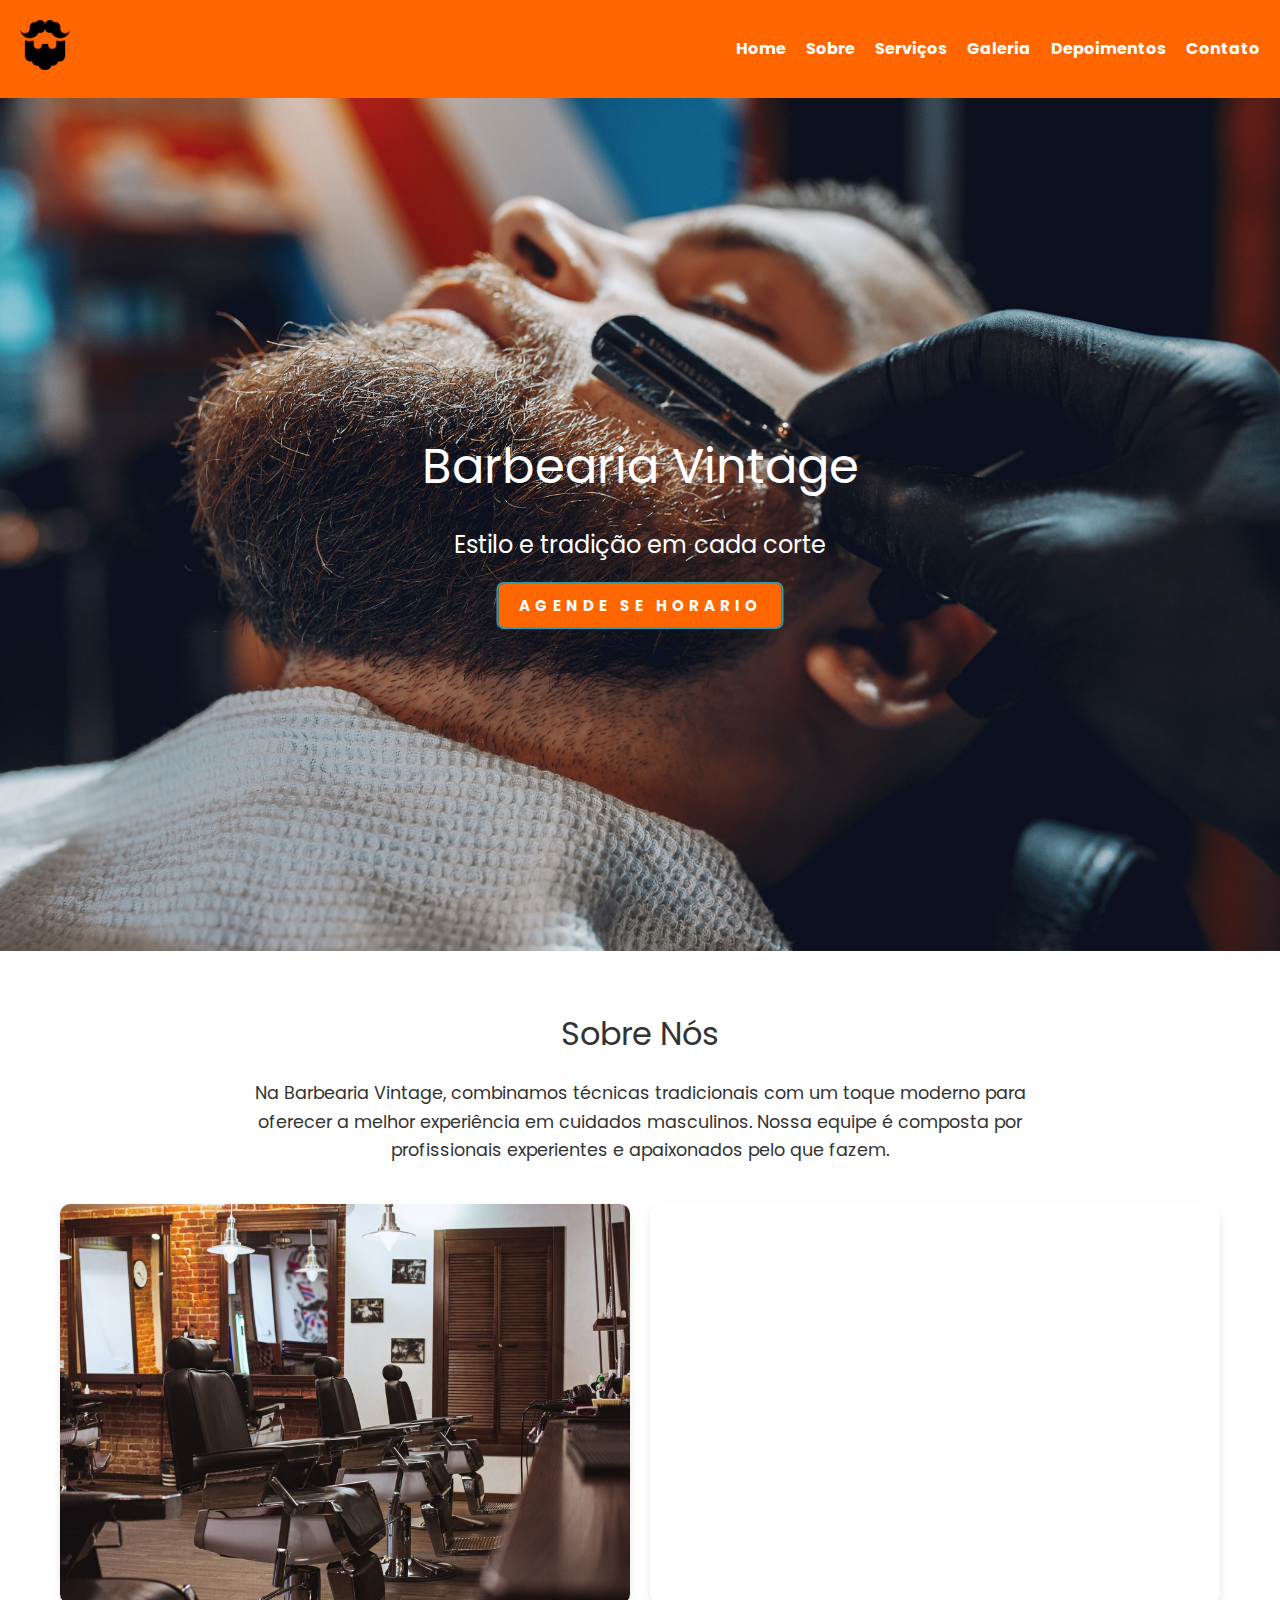
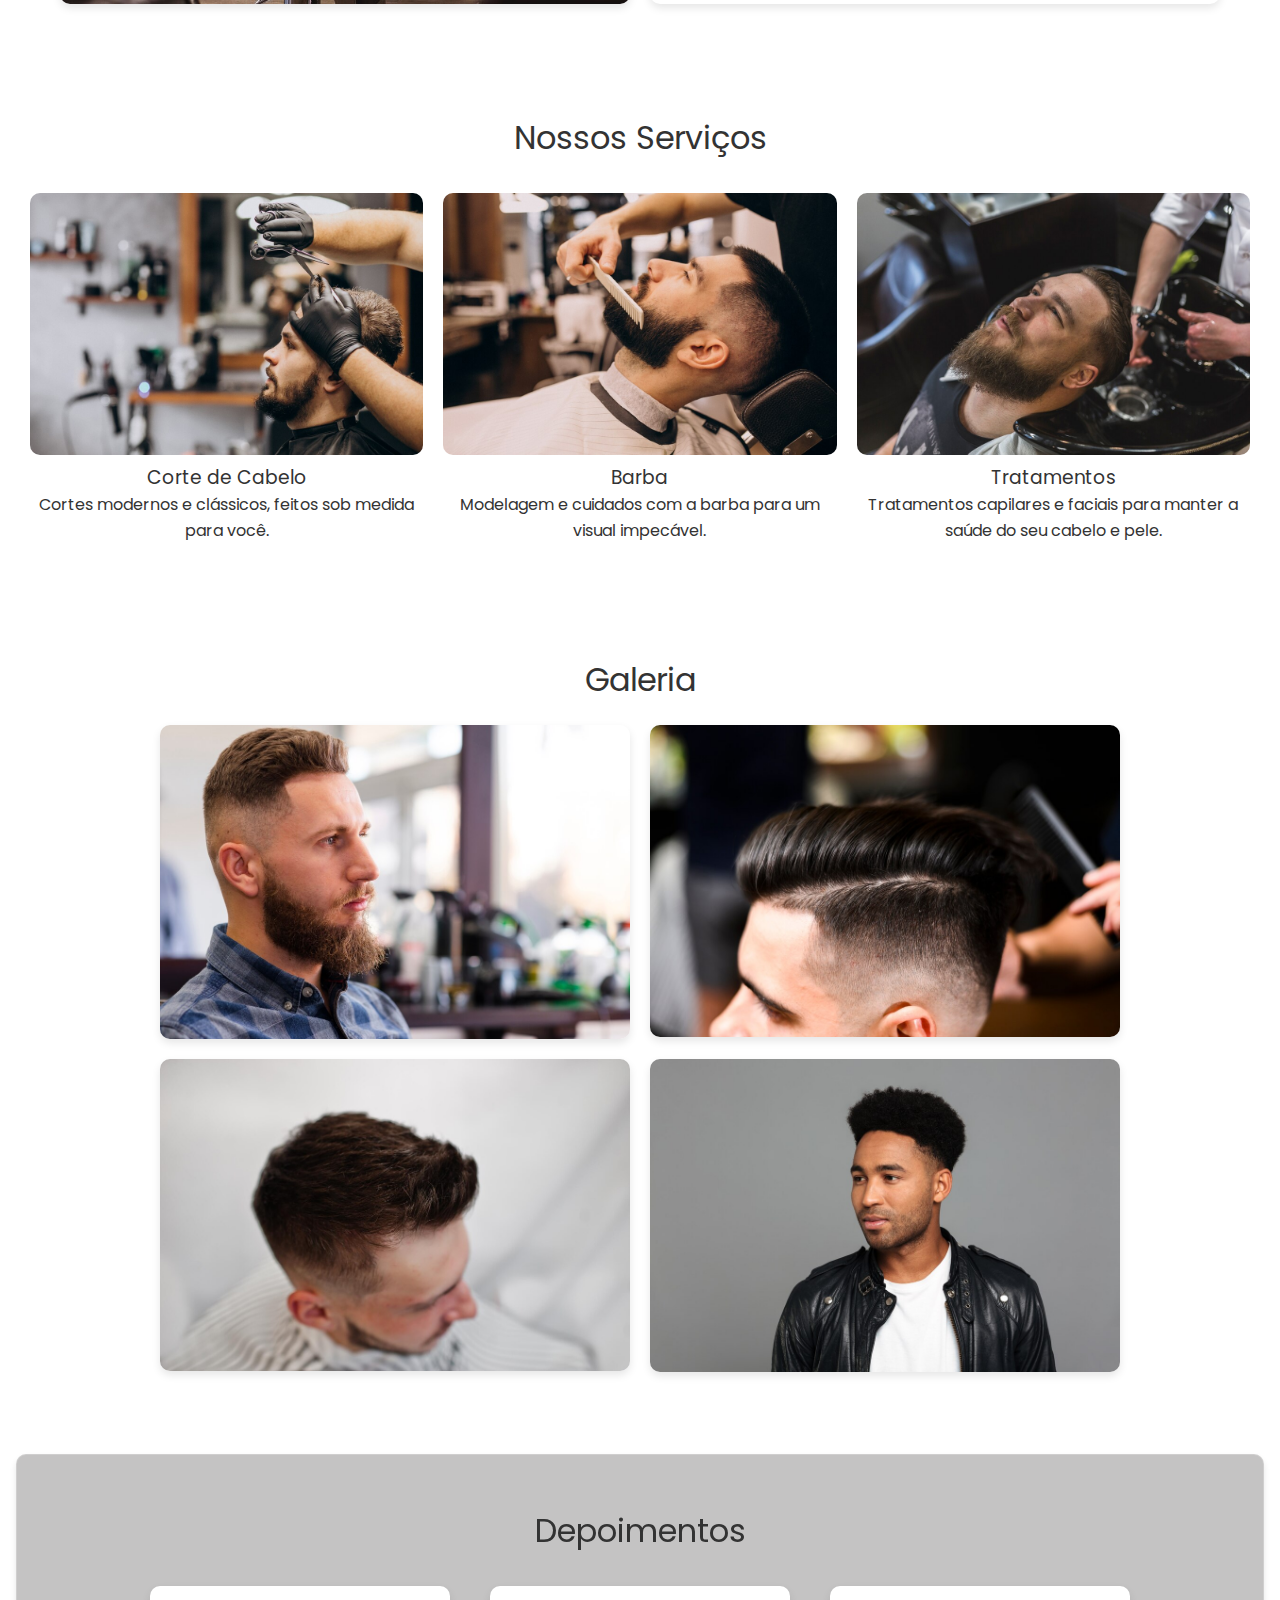
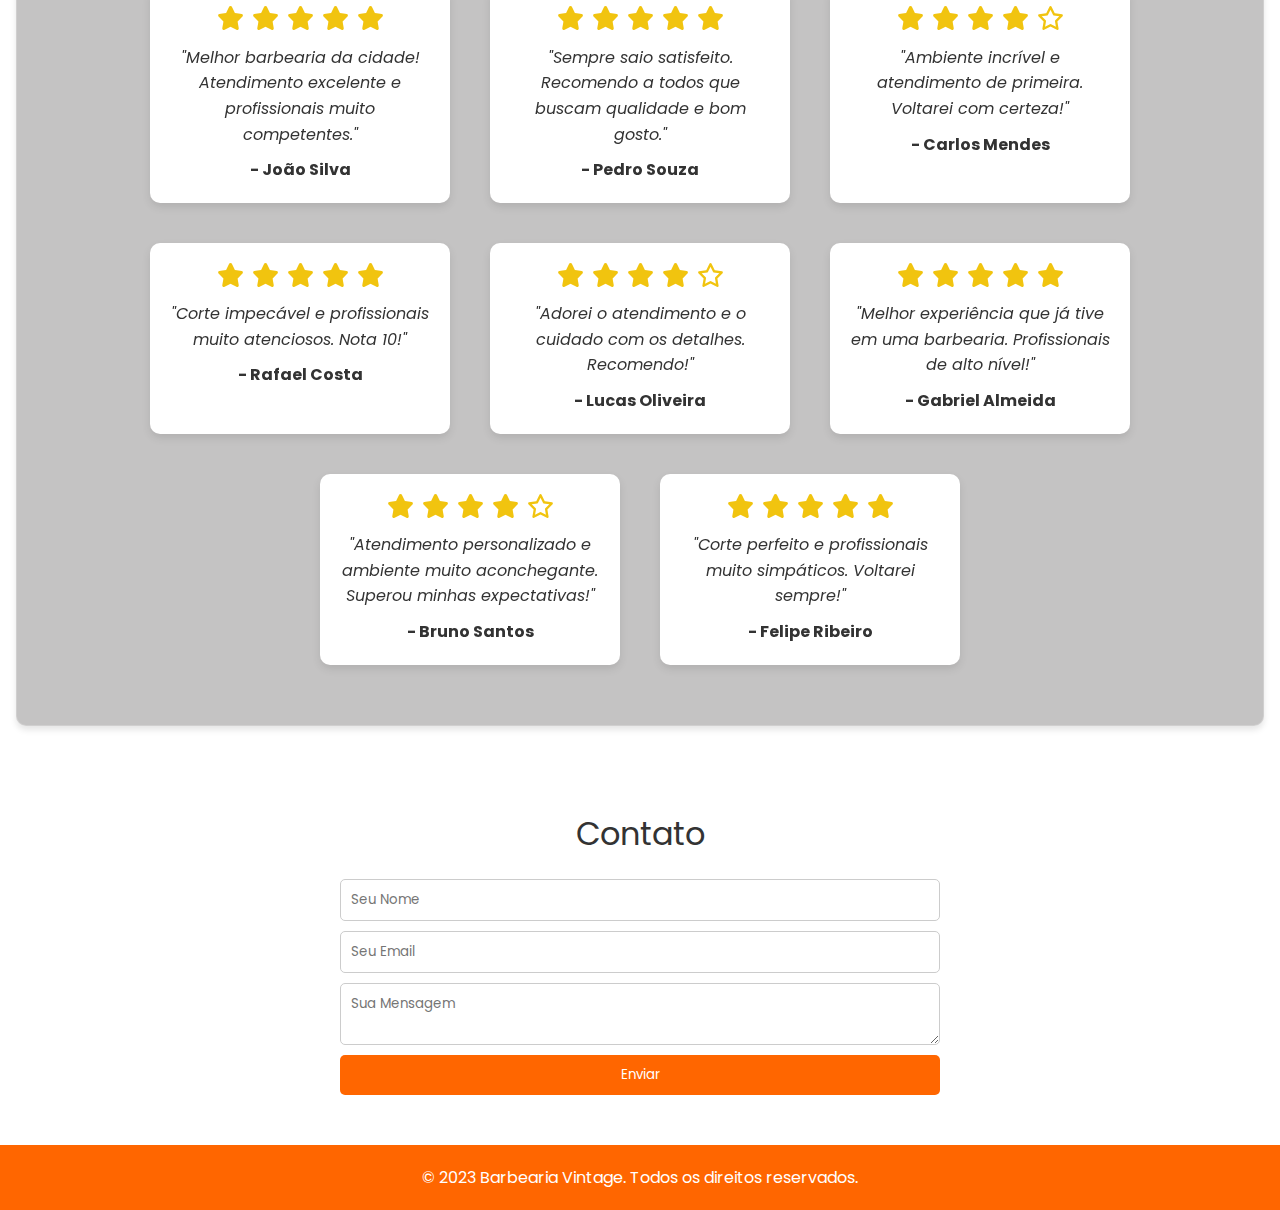
==== src/index.html @ 711a856d "sync" ====
<!DOCTYPE html>
<html lang="pt-BR">
  <head>
    <meta charset="UTF-8" />
    <meta name="viewport" content="width=device-width, initial-scale=1.0" />
    <title>Barbearia Vintage</title>
    <link rel="stylesheet" href="style.css" />
    <link rel="preconnect" href="https://fonts.googleapis.com" />
    <link rel="preconnect" href="https://fonts.gstatic.com" crossorigin />
    <link
      href="https://fonts.googleapis.com/css2?family=Poppins:ital,wght@0,100;0,200;0,300;0,400;0,500;0,600;0,700;0,800;0,900;1,100;1,200;1,300;1,400;1,500;1,600;1,700;1,800;1,900&display=swap"
      rel="stylesheet"
    />
    <link
      rel="stylesheet"
      href="https://cdnjs.cloudflare.com/ajax/libs/font-awesome/6.0.0-beta3/css/all.min.css"
    />
  </head>
  <body>
    <header>
      <div class="logo">
        <img
          src="global/beard_6945134-removebg-preview.png"
          alt="Barbearia Vintage"
        />
      </div>
      <nav>
        <ul>
          <li><a href="#home">Home</a></li>
          <li><a href="#about">Sobre</a></li>
          <li><a href="#services">Serviços</a></li>
          <li><a href="#gallery">Galeria</a></li>
          <li><a href="#testimonials">Depoimentos</a></li>
          <li><a href="#contact">Contato</a></li>
        </ul>
      </nav>
      <div class="menu-toggle" id="mobile-menu">
        <span class="bar"></span>
        <span class="bar"></span>
        <span class="bar"></span>
      </div>
    </header>

    <section id="home" class="banner">
      <img src="global/20491.jpg" alt="Banner Barbearia" />
      <div class="banner-text">
        <h1>Barbearia Vintage</h1>
        <p>Estilo e tradição em cada corte</p>
        <a href="#contact">
          <button class="button">Agende se Horario</button>
        </a>
      </div>
    </section>

    <section id="about" class="about">
      <h2>Sobre Nós</h2>
      <p>
        Na Barbearia Vintage, combinamos técnicas tradicionais com um toque
        moderno para oferecer a melhor experiência em cuidados masculinos. Nossa
        equipe é composta por profissionais experientes e apaixonados pelo que
        fazem.
      </p>

      <!-- Grid de duas colunas -->
      <div class="about-grid">
        <!-- Div da foto da fachada -->
        <div class="about-photo">
          <img
            src="global/cadeiras-vintage-na-barbearia_155003-10150.jpg"
            alt="Fachada da Barbearia Vintage"
          />
        </div>

        <!-- Div do mapa incorporado -->
        <div class="about-map">
          <iframe
            src="https://www.google.com/maps/embed?pb=!1m18!1m12!1m3!1d3657.075426745292!2d-46.65342658502219!3d-23.565734367638977!2m3!1f0!2f0!3f0!3m2!1i1024!2i768!4f13.1!3m3!1m2!1s0x94ce59c8da0aa315%3A0xd59f9431f2c9776a!2sAv.%20Paulista%2C%20S%C3%A3o%20Paulo%20-%20SP!5e0!3m2!1spt-BR!2sbr!4v1633023226783!5m2!1spt-BR!2sbr"
            width="100%"
            height="400"
            style="border: 0"
            allowfullscreen=""
            loading="lazy"
          >
          </iframe>
        </div>
      </div>
    </section>

    <section id="services" class="services">
      <h2>Nossos Serviços</h2>
      <div class="service-list">
        <div class="service-item">
          <img
            src="global/cliente-fazendo-o-corte-de-cabelo-em-um-salao-de-barbearia_1303-20735.jpg"
            alt="Corte de Cabelo"
          />
          <h3>Corte de Cabelo</h3>
          <p>Cortes modernos e clássicos, feitos sob medida para você.</p>
        </div>
        <div class="service-item">
          <img
            src="global/homem-em-um-salao-de-barbearia-fazendo-o-corte-de-cabelo-e-barba_1303-20945.jpg"
            alt="Barba"
          />
          <h3>Barba</h3>
          <p>Modelagem e cuidados com a barba para um visual impecável.</p>
        </div>
        <div class="service-item">
          <img
            src="global/homem-tendo-cabelo-lavado-barbeiro_23-2147778779.jpg"
            alt="Tratamentos"
          />
          <h3>Tratamentos</h3>
          <p>
            Tratamentos capilares e faciais para manter a saúde do seu cabelo e
            pele.
          </p>
        </div>
      </div>
    </section>

    <section id="gallery" class="gallery">
      <h2>Galeria</h2>
      <div class="gallery-images">
        <img
          src="global/vista-lateral-homem-esperando-por-um-corte-de-cabelo_23-2148353468.jpg"
          alt="Galeria 1"
        />
        <img
          src="global/novo-penteado-do-cliente-de-close-up_23-2148242857.jpg"
          alt="Galeria 2"
        />
        <img
          src="global/feche-a-cabeca-do-jovem-barbudo-cortando-o-cabelo-na-barbearia-barber-soul_627829-6363.jpg"
          alt="Galeria 3"
        />
        <img
          src="global/retrato-de-um-jovem-afro-americano-na-jaqueta-de-couro_171337-1294.jpg"
          alt="Galeria 3"
        />
      </div>
    </section>

    <section id="testimonials" class="testimonials">
      <h2>Depoimentos</h2>
      <div class="testimonial-list">
        <!-- Depoimento 1 -->
        <div class="testimonial-item">
          <div class="stars">
            <i class="fas fa-star"></i>
            <i class="fas fa-star"></i>
            <i class="fas fa-star"></i>
            <i class="fas fa-star"></i>
            <i class="fas fa-star"></i>
          </div>
          <p>
            "Melhor barbearia da cidade! Atendimento excelente e profissionais
            muito competentes."
          </p>
          <span>- João Silva</span>
        </div>

        <!-- Depoimento 2 -->
        <div class="testimonial-item">
          <div class="stars">
            <i class="fas fa-star"></i>
            <i class="fas fa-star"></i>
            <i class="fas fa-star"></i>
            <i class="fas fa-star"></i>
            <i class="fas fa-star"></i>
          </div>
          <p>
            "Sempre saio satisfeito. Recomendo a todos que buscam qualidade e
            bom gosto."
          </p>
          <span>- Pedro Souza</span>
        </div>

        <!-- Depoimento 3 -->
        <div class="testimonial-item">
          <div class="stars">
            <i class="fas fa-star"></i>
            <i class="fas fa-star"></i>
            <i class="fas fa-star"></i>
            <i class="fas fa-star"></i>
            <i class="far fa-star"></i>
          </div>
          <p>
            "Ambiente incrível e atendimento de primeira. Voltarei com certeza!"
          </p>
          <span>- Carlos Mendes</span>
        </div>

        <!-- Depoimento 4 -->
        <div class="testimonial-item">
          <div class="stars">
            <i class="fas fa-star"></i>
            <i class="fas fa-star"></i>
            <i class="fas fa-star"></i>
            <i class="fas fa-star"></i>
            <i class="fas fa-star"></i>
          </div>
          <p>"Corte impecável e profissionais muito atenciosos. Nota 10!"</p>
          <span>- Rafael Costa</span>
        </div>

        <!-- Depoimento 5 -->
        <div class="testimonial-item">
          <div class="stars">
            <i class="fas fa-star"></i>
            <i class="fas fa-star"></i>
            <i class="fas fa-star"></i>
            <i class="fas fa-star"></i>
            <i class="far fa-star"></i>
          </div>
          <p>"Adorei o atendimento e o cuidado com os detalhes. Recomendo!"</p>
          <span>- Lucas Oliveira</span>
        </div>

        <!-- Depoimento 6 -->
        <div class="testimonial-item">
          <div class="stars">
            <i class="fas fa-star"></i>
            <i class="fas fa-star"></i>
            <i class="fas fa-star"></i>
            <i class="fas fa-star"></i>
            <i class="fas fa-star"></i>
          </div>
          <p>
            "Melhor experiência que já tive em uma barbearia. Profissionais de
            alto nível!"
          </p>
          <span>- Gabriel Almeida</span>
        </div>

        <!-- Depoimento 7 -->
        <div class="testimonial-item">
          <div class="stars">
            <i class="fas fa-star"></i>
            <i class="fas fa-star"></i>
            <i class="fas fa-star"></i>
            <i class="fas fa-star"></i>
            <i class="far fa-star"></i>
          </div>
          <p>
            "Atendimento personalizado e ambiente muito aconchegante. Superou
            minhas expectativas!"
          </p>
          <span>- Bruno Santos</span>
        </div>

        <!-- Depoimento 8 -->
        <div class="testimonial-item">
          <div class="stars">
            <i class="fas fa-star"></i>
            <i class="fas fa-star"></i>
            <i class="fas fa-star"></i>
            <i class="fas fa-star"></i>
            <i class="fas fa-star"></i>
          </div>
          <p>
            "Corte perfeito e profissionais muito simpáticos. Voltarei sempre!"
          </p>
          <span>- Felipe Ribeiro</span>
        </div>      
    </section>

    <section id="contact" class="contact">
      <h2>Contato</h2>
      <form action="#" method="post">
        <input type="text" name="name" placeholder="Seu Nome" required />
        <input type="email" name="email" placeholder="Seu Email" required />
        <textarea name="message" placeholder="Sua Mensagem" required></textarea>
        <button type="submit">Enviar</button>
      </form>
    </section>

    <footer>
      <p>&copy; 2023 Barbearia Vintage. Todos os direitos reservados.</p>
    </footer>

    <script src="script.js"></script>
  </body>
</html>
---- src/style.css ----
/* Reset básico */
* {
  margin: 0;
  padding: 0;
  box-sizing: border-box;
  font-family: "Poppins", serif;
  font-weight: 400;
  font-style: normal;
}

body {
  font-family: Arial, sans-serif;
  line-height: 1.6;
  color: #333;
}

header {
  display: flex;
  justify-content: space-between;
  align-items: center;
  padding: 20px;
  background-color: #ff6600;
  color: #fff;
}

header .logo img {
  height: 50px;
}

nav ul {
  list-style: none;
  display: flex;
}

nav ul li {
  margin-left: 20px;
}

nav ul li a {
  color: #fff;
  text-decoration: none;
  font-weight: bold;
}

.menu-toggle {
  display: none;
  flex-direction: column;
  cursor: pointer;
}

.menu-toggle .bar {
  width: 25px;
  height: 3px;
  background-color: #fff;
  margin: 4px 0;
}

.banner {
  position: relative;
  text-align: center;
}

.banner img {
  width: 100%;
  height: auto;
}

.banner-text {
  position: absolute;
  top: 50%;
  left: 50%;
  transform: translate(-50%, -50%);
  color: #fff;
}

.banner-text h1 {
  font-size: 3rem;
}

.banner-text p {
  font-size: 1.5rem;
  margin: 20px 0;
}

/* From Uiverse.io by vikiWayne */
.button {
  padding: 1em 2em;
  border: none;
  border-radius: 5px;
  font-weight: bold;
  letter-spacing: 5px;
  text-transform: uppercase;
  cursor: pointer;
  transition: all 1000ms;
  font-size: 15px;
  position: relative;
  overflow: hidden;
  outline: 2px solid #2c9caf;
  padding: 10px 20px;
  background-color: #ff6600;
  color: #fff;
  text-decoration: none;
  border-radius: 5px;
}

button:hover {
  color: #ffffff;
  transform: scale(1.1);
  outline: 2px solid #70bdca;
  box-shadow: 4px 5px 17px -4px #268391;
}

button::before {
  content: "";
  position: absolute;
  left: -50px;
  top: 0;
  width: 0;
  height: 100%;
  background-color: #2c9caf;
  transform: skewX(45deg);
  z-index: -1;
  transition: width 1000ms;
}

button:hover::before {
  width: 250%;
}

/* Estilos para a seção "Sobre Nós" */
.about {
  padding: 50px 20px;
  text-align: center;
}

.about h2 {
  margin-bottom: 20px;
  font-size: 2rem;
}

.about p {
  max-width: 800px;
  margin: 0 auto 40px auto;
  font-size: 1.1rem;
  line-height: 1.6;
}

/* Grid de duas colunas */
.about-grid {
  display: grid;
  grid-template-columns: 1fr 1fr; /* Duas colunas de tamanho igual */
  gap: 20px; /* Espaço entre as colunas */
  max-width: 1200px; /* Largura máxima do grid */
  margin: 0 auto; /* Centralizar o grid */
  padding: 0 20px; /* Padding para não colar nas bordas */
}

.stars i {
  font-size: 24px;
  color: #f1c40f; /* Cor dourada */
}

.about-photo img {
  width: 100%;
  height: 400px; /* Altura fixa para a foto */
  object-fit: cover; /* Garante que a imagem preencha o espaço sem distorcer */
  border-radius: 10px;
  box-shadow: 0 4px 8px rgba(0, 0, 0, 0.1); /* Sombra suave */
}

.about-map iframe {
  width: 100%;
  height: 400px; /* Altura fixa para o mapa */
  border-radius: 10px;
  box-shadow: 0 4px 8px rgba(0, 0, 0, 0.1); /* Sombra suave */
}

/* Responsividade */
@media (max-width: 768px) {
  .about-grid {
    grid-template-columns: 1fr; /* 1 coluna em mobile */
  }

  .about-photo img,
  .about-map iframe {
    height: 300px; /* Altura menor para mobile */
  }
}

.services,
.gallery,
.testimonials,
.contact {
  padding: 50px 20px;
  text-align: center;
}

.services h2,
.gallery h2,
.testimonials h2,
.contact h2 {
  margin-bottom: 20px;
  font-size: 2rem;
}

.service-list,
.testimonial-list {
  display: flex;
  justify-content: space-around;
  flex-wrap: wrap;
}

.service-item,
.testimonial-item {
  flex: 1 1 30%;
  margin: 10px;
  text-align: center;
}

/* Seção Galeria */
.gallery-images {
  display: grid;
  grid-template-columns: repeat(2, 1fr); /* 2 colunas */
  gap: 20px; /* Espaço entre as fotos */
  max-width: 1000px; /* Largura máxima do grid */
  margin: 0 auto; /* Centralizar o grid */
  padding: 0 20px; /* Padding para não colar nas bordas em telas menores */
}

.gallery-images img {
  width: 100%;
  height: 300px; /* Altura fixa para uniformidade */
  object-fit: cover; /* Garante que as imagens preenchham o espaço sem distorcer */
  border-radius: 10px;
  box-shadow: 0 4px 8px rgba(0, 0, 0, 0.1); /* Sombra suave */
  transition: transform 0.3s ease; /* Efeito de hover */
}

.gallery-images img:hover {
  transform: scale(1.03); /* Zoom leve ao passar o mouse */
}

/* Responsividade */
@media (max-width: 768px) {
  .gallery-images {
    grid-template-columns: 1fr; /* 1 coluna em mobile */
  }

  .gallery-images img {
    height: 250px; /* Altura menor para mobile */
  }
}

.service-item img,
.gallery-images img {
  width: 100%;
  height: auto;
  border-radius: 10px;
}

.testimonial-item p {
  font-style: italic;
}

.contact form {
  max-width: 600px;
  margin: 0 auto;
  display: flex;
  flex-direction: column;
}

.contact form input,
.contact form textarea {
  margin-bottom: 10px;
  padding: 10px;
  border: 1px solid #ccc;
  border-radius: 5px;
}

.contact form button {
  padding: 10px;
  background-color: #ff6600;
  color: #fff;
  border: none;
  border-radius: 5px;
  cursor: pointer;
}

footer {
  background-color: #ff6600;
  color: #fff;
  text-align: center;
  padding: 20px;
}

footer .social-media {
  margin-bottom: 10px;
}

footer .social-media img {
  height: 30px;
  margin: 0 10px;
}

/* Estilos para a seção de depoimentos */
.testimonials {
  padding: 50px 20px;
  text-align: center;
  background-color: rgba(73, 72, 72, 0.326); /* Fundo semi-transparente */
  backdrop-filter: blur(10px); /* Efeito de desfoque */
  border: 1px solid rgba(255, 255, 255, 0.2); /* Borda sutil */
  border-radius: 10px;
  box-shadow: 0 4px 6px rgba(0, 0, 0, 0.1); /* Sombra suave */
  margin: 2rem 1rem;
}

.testimonials h2 {
  margin-bottom: 20px;
  font-size: 2rem;
}

.testimonial-list {
  display: flex;
  flex-wrap: wrap;
  justify-content: center;
  gap: 20px;
}

.testimonial-item {
  background-color: #fff;
  padding: 20px;
  border-radius: 10px;
  box-shadow: 0 4px 8px rgba(0, 0, 0, 0.1);
  max-width: 300px;
  text-align: center;
  transition: transform 0.3s ease, box-shadow 0.3s ease; /* Efeito de hover */
}

.testimonial-item:hover {
  transform: translateY(-5px); /* Levantar o item ao passar o mouse */
  box-shadow: 0 8px 12px rgba(0, 0, 0, 0.2); /* Sombra mais forte no hover */
}

.testimonial-item .stars {
  color: #ffcc00; /* Cor das estrelas */
  margin-bottom: 10px;
}

.testimonial-item .stars i {
  margin: 0 2px;
}

.testimonial-item p {
  font-style: italic;
  margin-bottom: 10px;
}

.testimonial-item span {
  font-weight: bold;
  color: #333;
}

@media (max-width: 768px) {
  .testimonial-item {
    max-width: 100%;
  }
}

/* Responsividade */
@media (max-width: 768px) {
  nav ul {
    display: none;
    flex-direction: column;
    width: 100%;
  }

  nav ul li {
    margin: 10px 0;
  }

  .menu-toggle {
    display: flex;
  }

  .service-item,
  .testimonial-item {
    flex: 1 1 100%;
  }
}
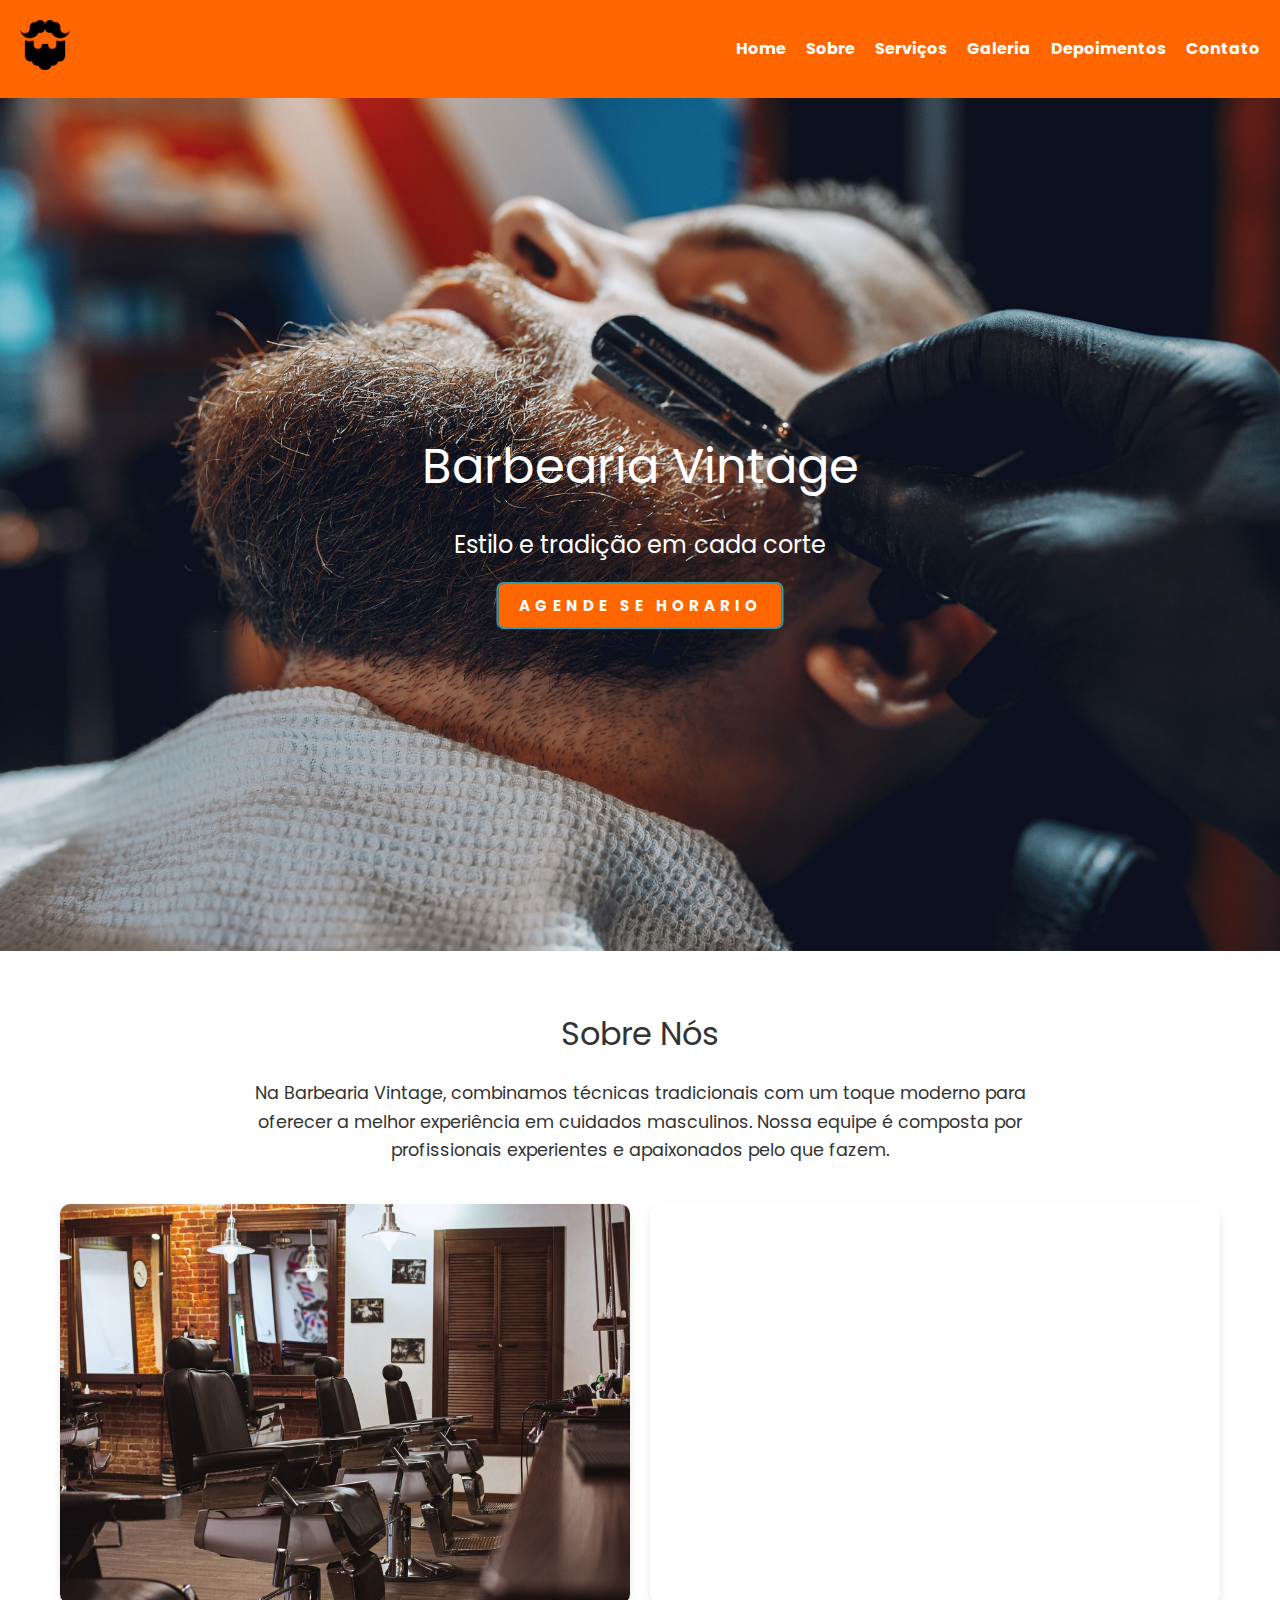
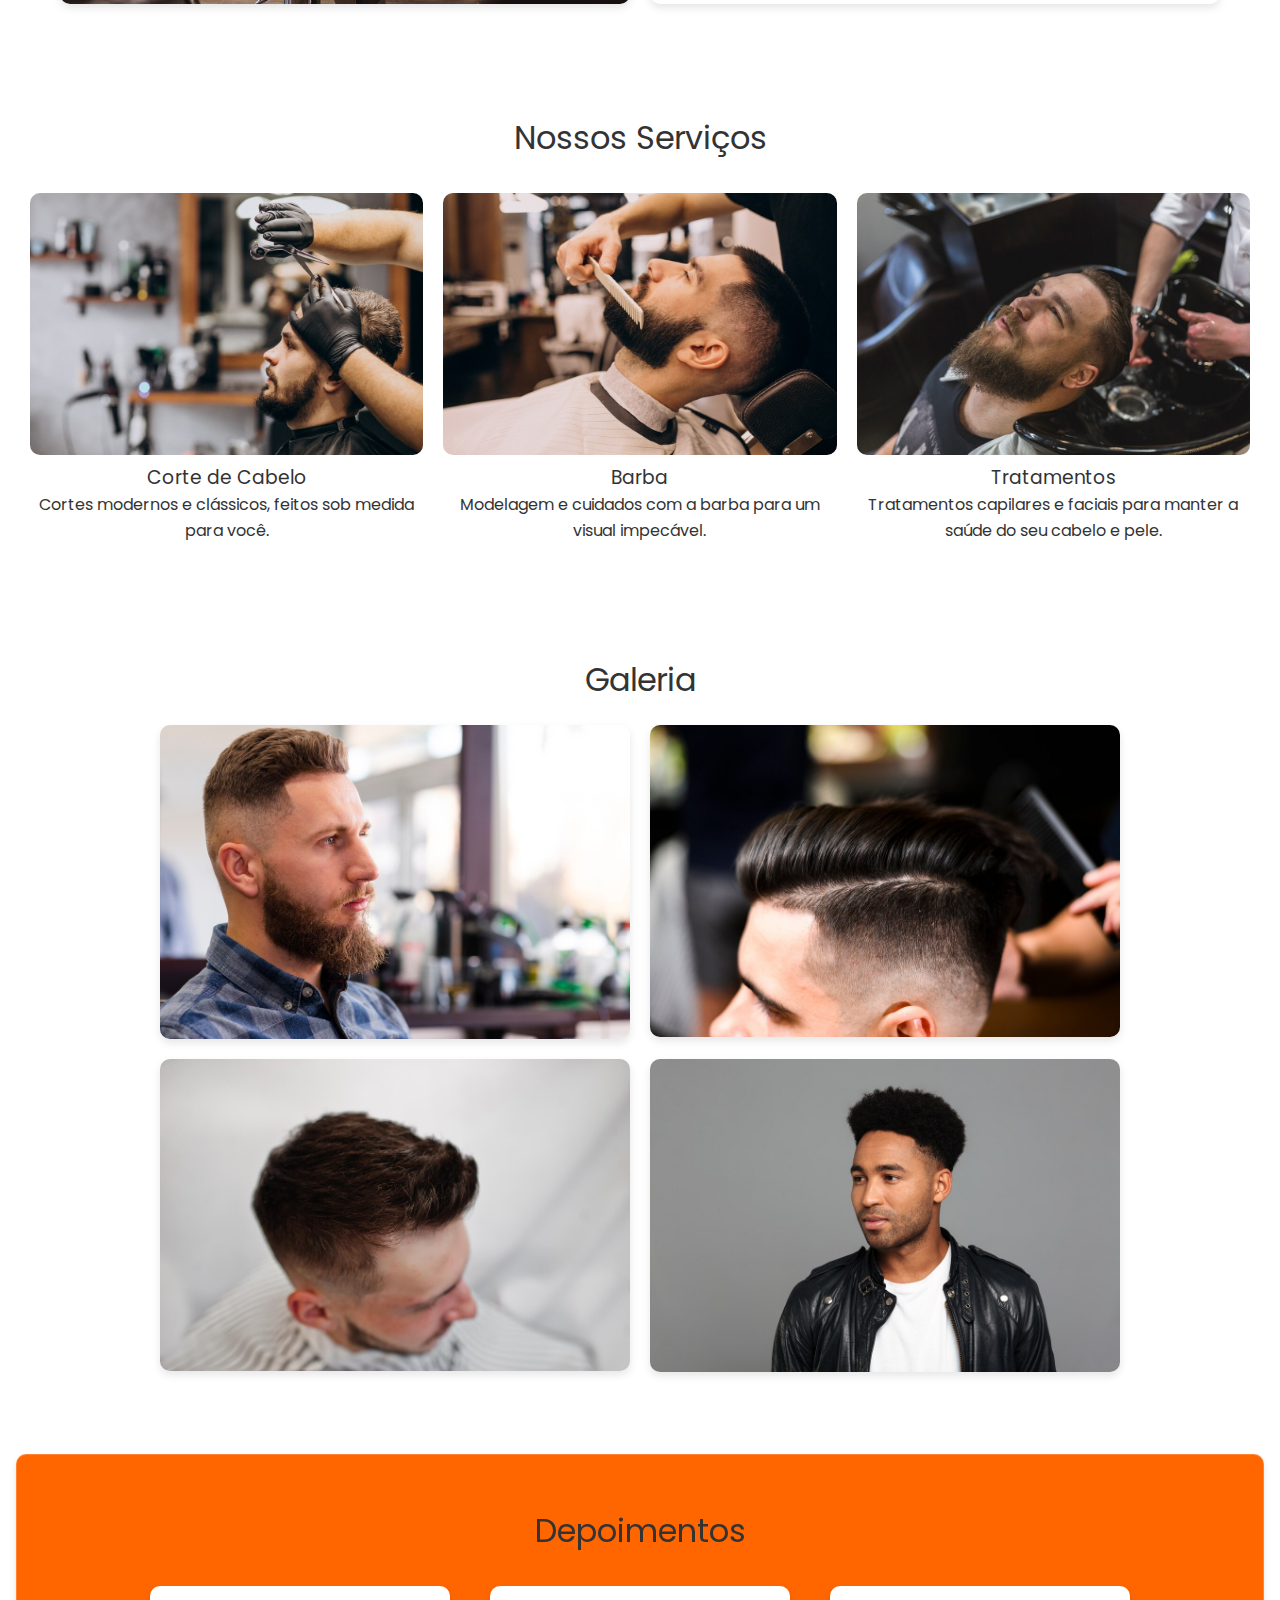
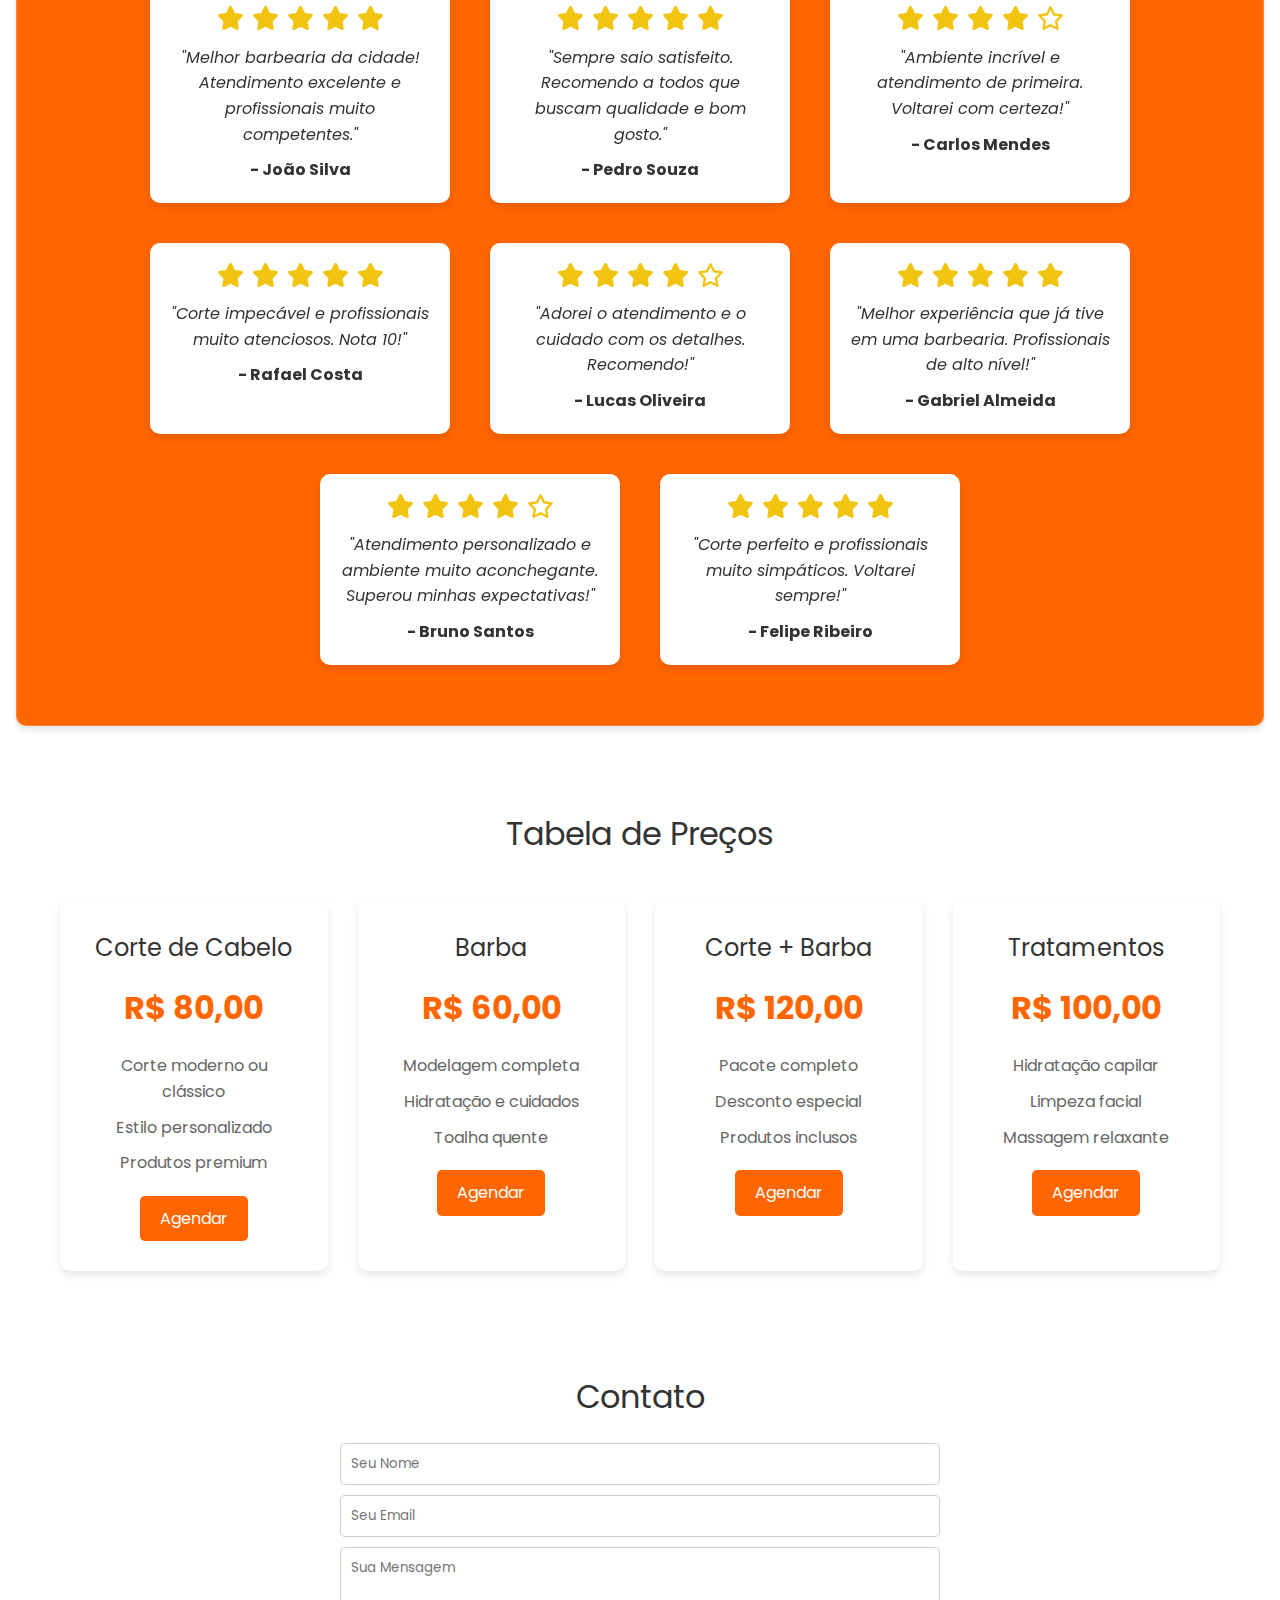
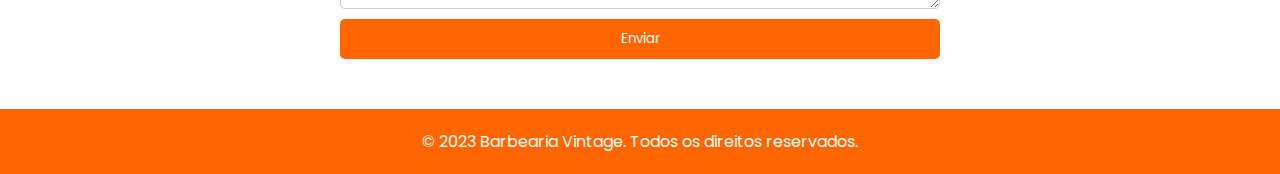
==== commit 6680efd8: "feat: the price section has implemented in the project" ====
--- a/src/index.html
+++ b/src/index.html
@@ -265,6 +265,59 @@
         </div>      
     </section>
 
+    <section id="pricing" class="pricing">
+      <h2>Tabela de Preços</h2>
+      <div class="pricing-grid">
+          <!-- Card 1: Corte de Cabelo -->
+          <div class="pricing-card">
+              <h3>Corte de Cabelo</h3>
+              <p class="price">R$ 80,00</p>
+              <ul>
+                  <li>Corte moderno ou clássico</li>
+                  <li>Estilo personalizado</li>
+                  <li>Produtos premium</li>
+              </ul>
+              <a href="#contact" class="btn">Agendar</a>
+          </div>
+  
+          <!-- Card 2: Barba -->
+          <div class="pricing-card">
+              <h3>Barba</h3>
+              <p class="price">R$ 60,00</p>
+              <ul>
+                  <li>Modelagem completa</li>
+                  <li>Hidratação e cuidados</li>
+                  <li>Toalha quente</li>
+              </ul>
+              <a href="#contact" class="btn">Agendar</a>
+          </div>
+  
+          <!-- Card 3: Corte + Barba -->
+          <div class="pricing-card">
+              <h3>Corte + Barba</h3>
+              <p class="price">R$ 120,00</p>
+              <ul>
+                  <li>Pacote completo</li>
+                  <li>Desconto especial</li>
+                  <li>Produtos inclusos</li>
+              </ul>
+              <a href="#contact" class="btn">Agendar</a>
+          </div>
+  
+          <!-- Card 4: Tratamentos -->
+          <div class="pricing-card">
+              <h3>Tratamentos</h3>
+              <p class="price">R$ 100,00</p>
+              <ul>
+                  <li>Hidratação capilar</li>
+                  <li>Limpeza facial</li>
+                  <li>Massagem relaxante</li>
+              </ul>
+              <a href="#contact" class="btn">Agendar</a>
+          </div>
+      </div>
+  </section>
+
     <section id="contact" class="contact">
       <h2>Contato</h2>
       <form action="#" method="post">
--- a/src/style.css
+++ b/src/style.css
@@ -287,7 +287,7 @@
 }
 
 footer {
-  background-color: #ff6600;
+  background-color: rgb(255, 102, 0);
   color: #fff;
   text-align: center;
   padding: 20px;
@@ -306,7 +306,7 @@
 .testimonials {
   padding: 50px 20px;
   text-align: center;
-  background-color: rgba(73, 72, 72, 0.326); /* Fundo semi-transparente */
+  background-color: rgba(255, 102, 0); /* Fundo semi-transparente */
   backdrop-filter: blur(10px); /* Efeito de desfoque */
   border: 1px solid rgba(255, 255, 255, 0.2); /* Borda sutil */
   border-radius: 10px;
@@ -387,3 +387,86 @@
     flex: 1 1 100%;
   }
 }
+
+/* Seção de Tabela de Preços */
+.pricing {
+  padding: 50px 20px;
+  text-align: center;
+}
+
+.pricing h2 {
+  margin-bottom: 40px;
+  font-size: 2rem;
+  color: #333;
+}
+
+.pricing-grid {
+  display: grid;
+  grid-template-columns: repeat(
+    auto-fit,
+    minmax(250px, 1fr)
+  ); /* Cards responsivos */
+  gap: 30px; /* Espaço entre os cards */
+  max-width: 1200px;
+  margin: 0 auto;
+  padding: 0 20px;
+}
+
+.pricing-card {
+  background-color: #fff;
+  border-radius: 10px;
+  padding: 30px;
+  box-shadow: 0 4px 8px rgba(0, 0, 0, 0.1);
+  transition: transform 0.3s ease, box-shadow 0.3s ease;
+  text-align: center;
+}
+
+.pricing-card:hover {
+  transform: translateY(-10px); /* Efeito de levantar ao passar o mouse */
+  box-shadow: 0 8px 16px rgba(0, 0, 0, 0.2); /* Sombra mais forte no hover */
+}
+
+.pricing-card h3 {
+  font-size: 1.5rem;
+  margin-bottom: 15px;
+  color: #333;
+}
+
+.pricing-card .price {
+  font-size: 2rem;
+  font-weight: bold;
+  color: #ff6600;
+  margin-bottom: 20px;
+}
+
+.pricing-card ul {
+  list-style: none;
+  padding: 0;
+  margin-bottom: 20px;
+}
+
+.pricing-card ul li {
+  margin-bottom: 10px;
+  color: #666;
+}
+
+.pricing-card .btn {
+  display: inline-block;
+  padding: 10px 20px;
+  background-color: #ff6600;
+  color: #fff;
+  text-decoration: none;
+  border-radius: 5px;
+  transition: background-color 0.3s ease;
+}
+
+.pricing-card .btn:hover {
+  background-color: #e65c00; /* Cor mais escura no hover */
+}
+
+/* Responsividade */
+@media (max-width: 768px) {
+  .pricing-grid {
+    grid-template-columns: 1fr; /* 1 coluna em mobile */
+  }
+}
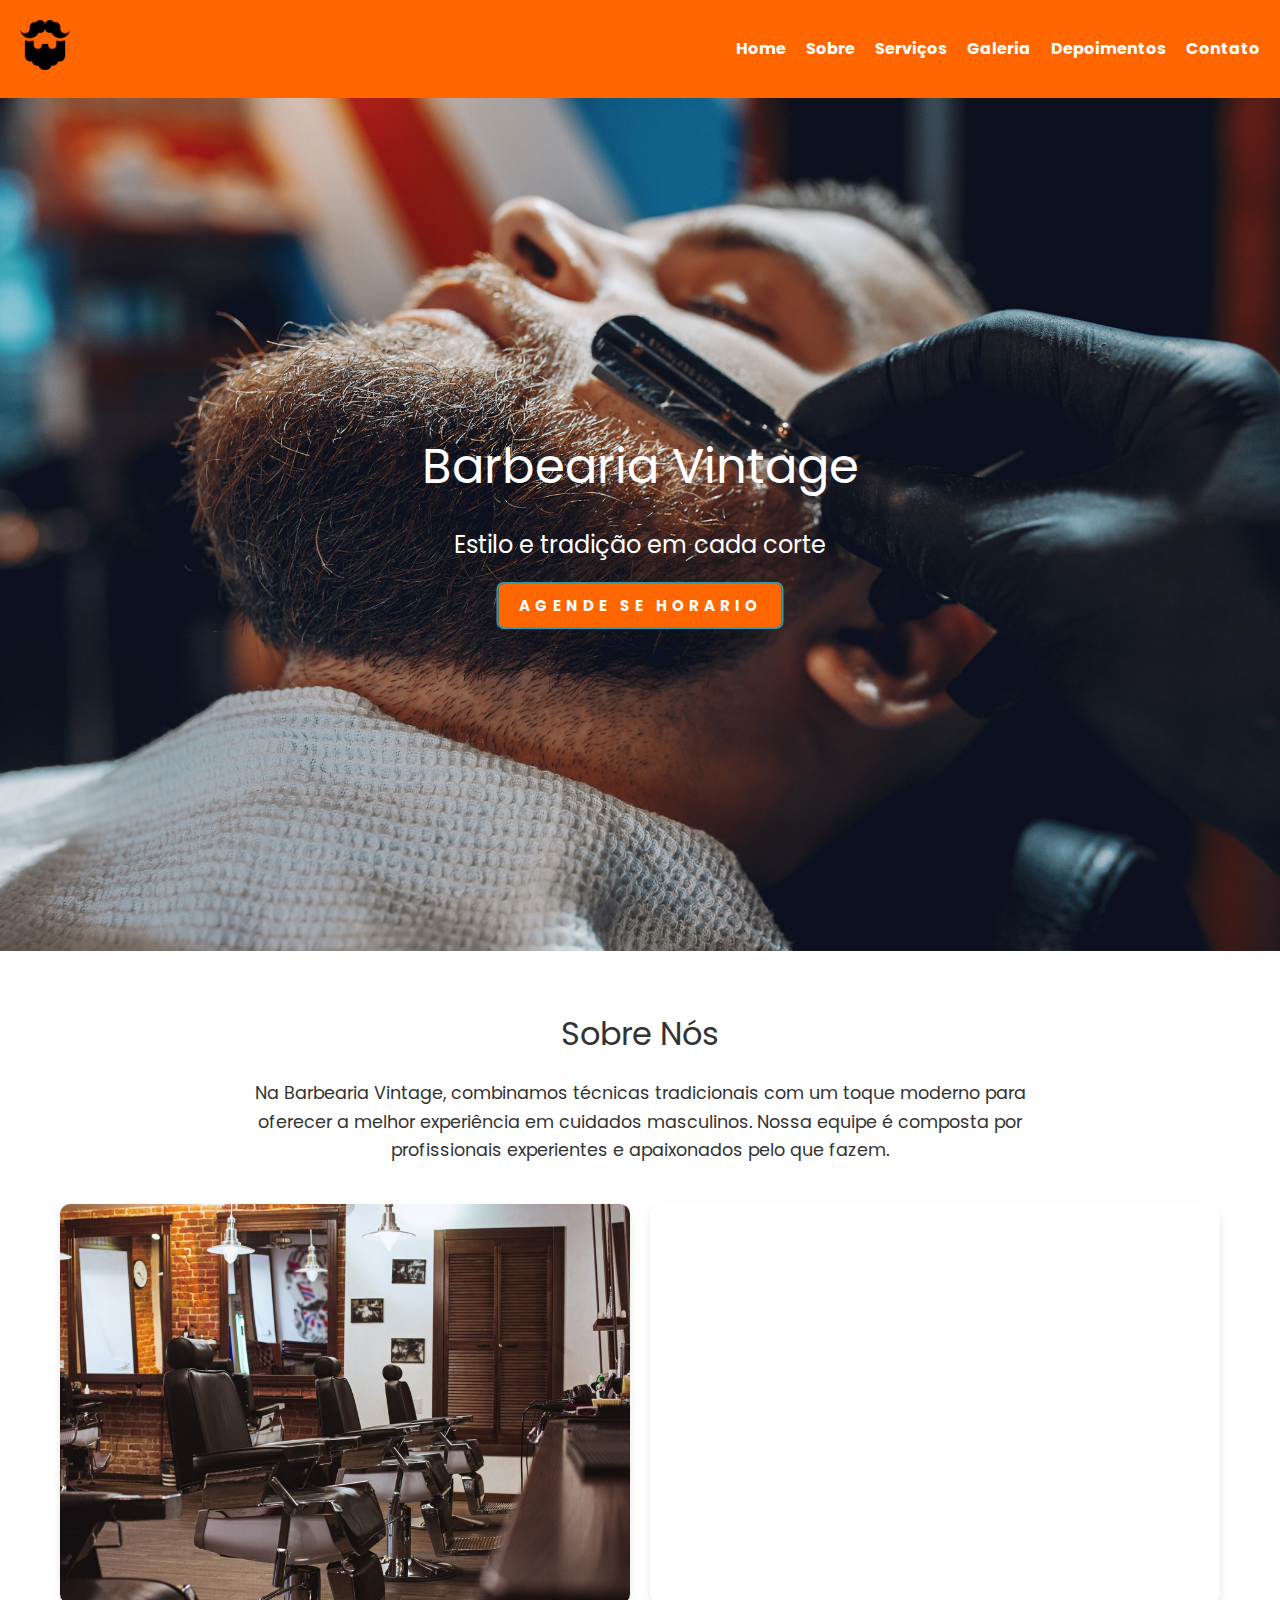
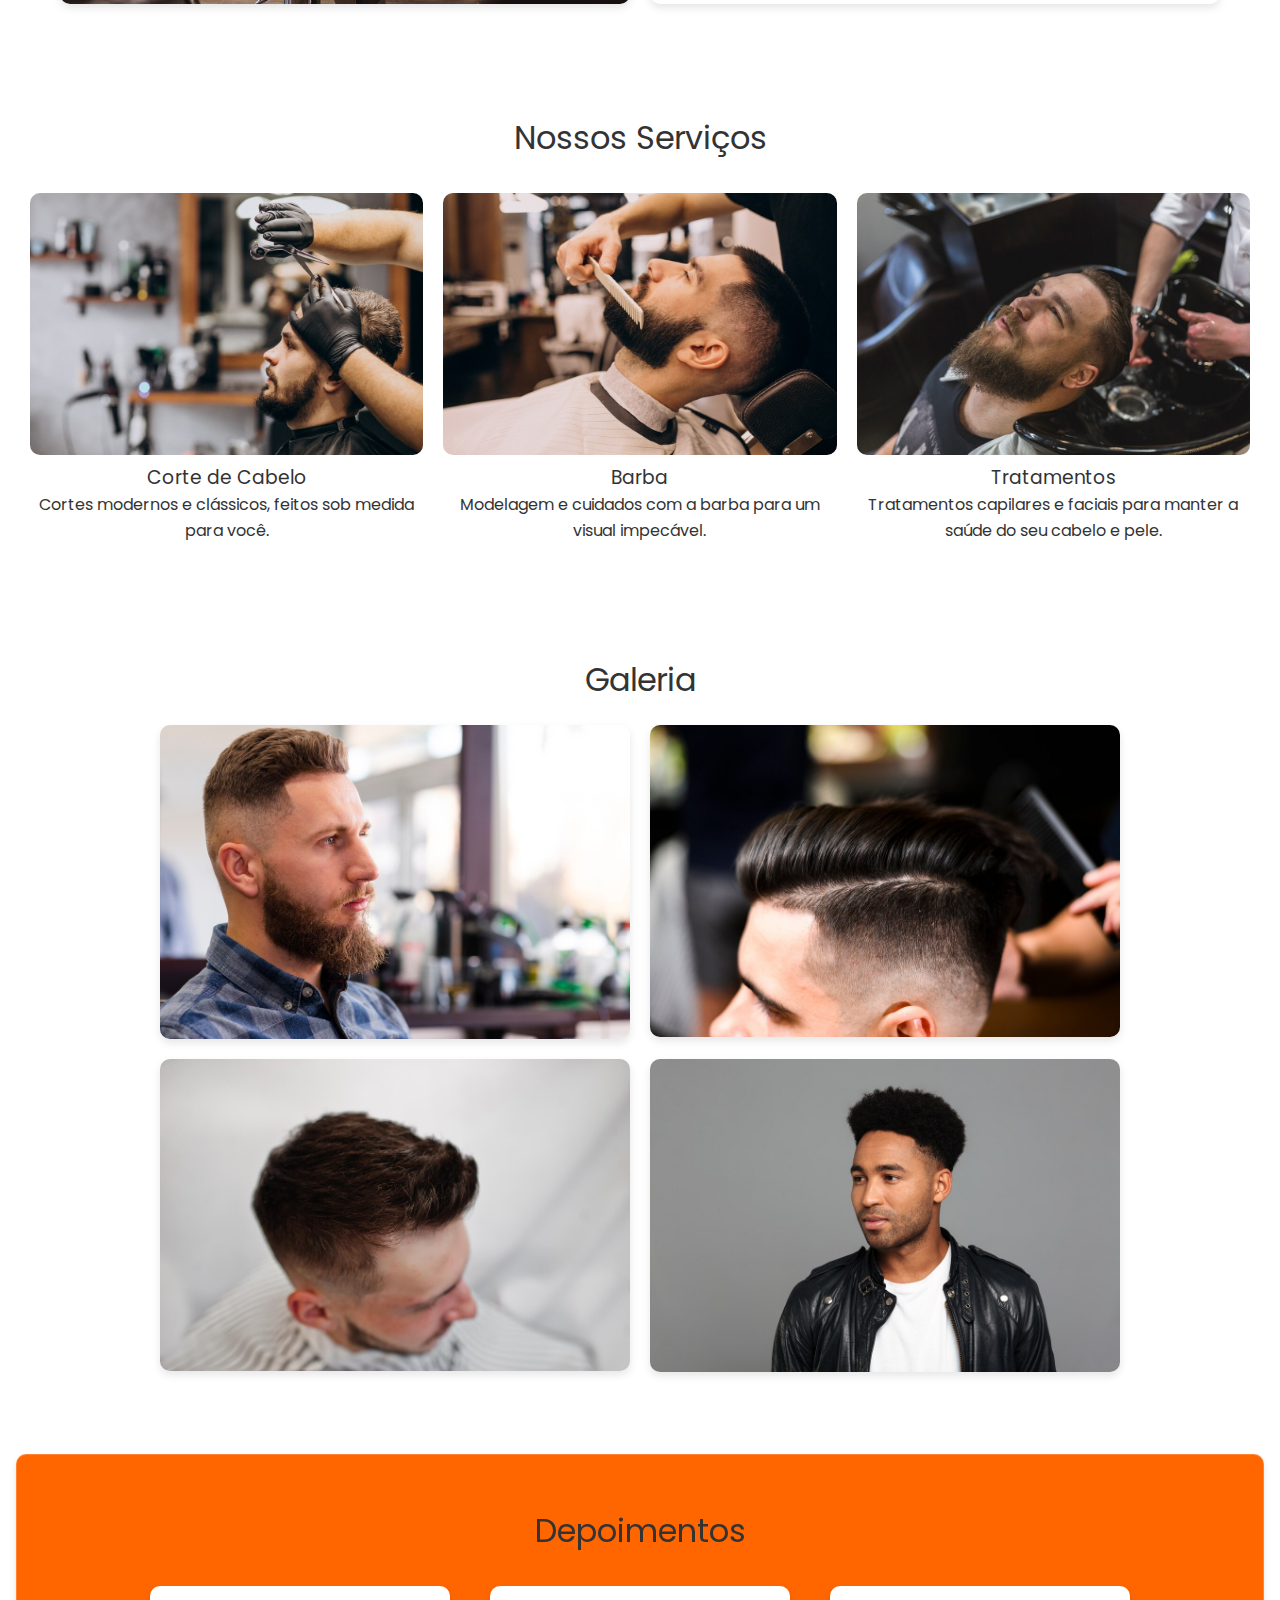
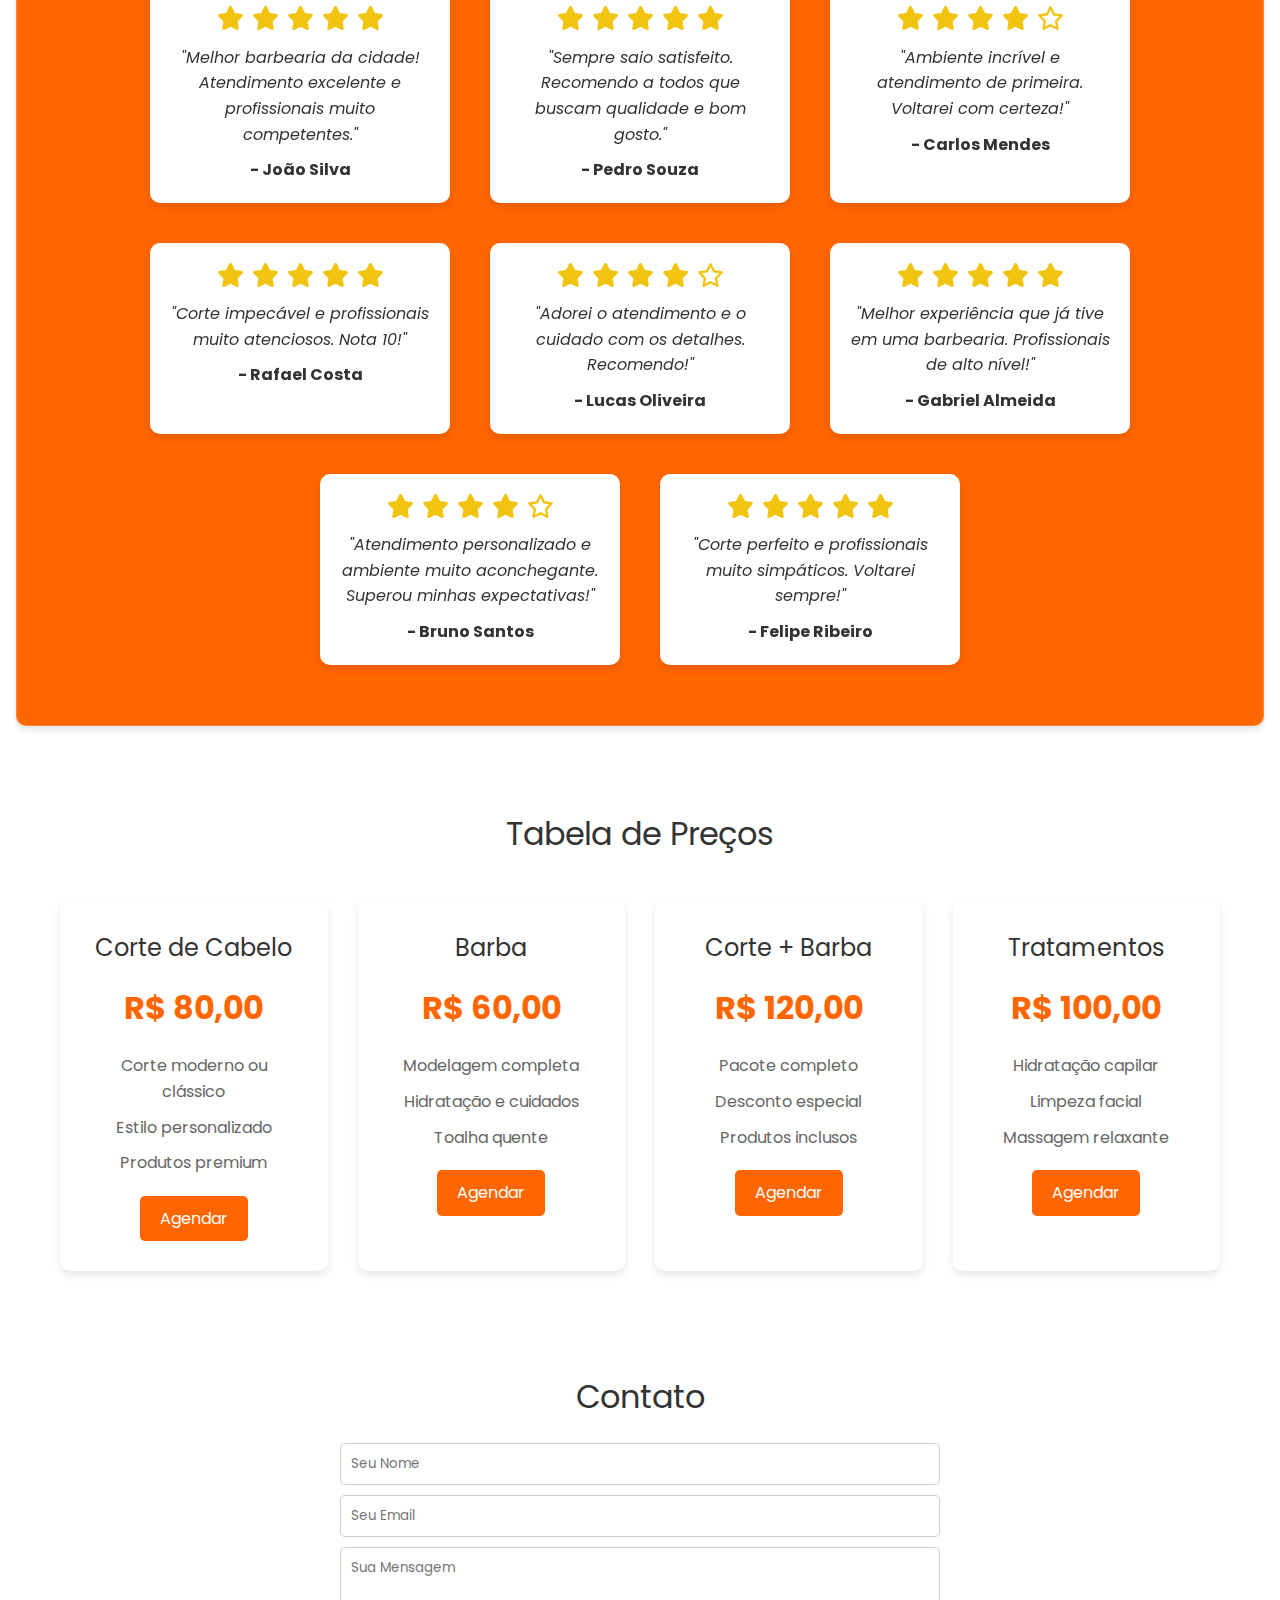
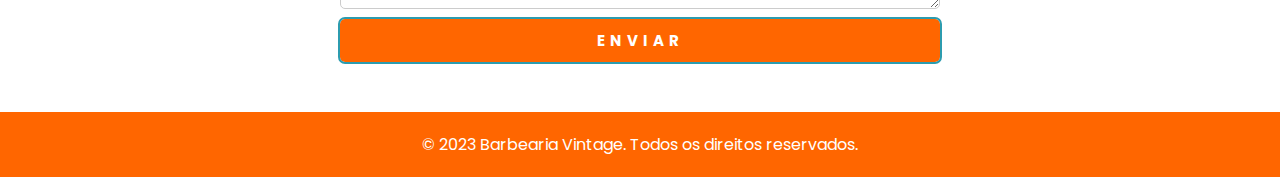
==== commit aa85ffdc: "feat: LP is ready to deploy" ====
--- a/src/index.html
+++ b/src/index.html
@@ -324,7 +324,7 @@
         <input type="text" name="name" placeholder="Seu Nome" required />
         <input type="email" name="email" placeholder="Seu Email" required />
         <textarea name="message" placeholder="Sua Mensagem" required></textarea>
-        <button type="submit">Enviar</button>
+        <button type="submit" class="button-send">Enviar</button>
       </form>
     </section>
 
--- a/src/style.css
+++ b/src/style.css
@@ -27,6 +27,17 @@
   height: 50px;
 }
 
+/* Estilos do header */
+header {
+  display: flex;
+  justify-content: space-between;
+  align-items: center;
+  padding: 20px;
+  background-color: #ff6600;
+  color: #fff;
+  position: relative; /* Para posicionar o menu corretamente */
+}
+
 nav ul {
   list-style: none;
   display: flex;
@@ -42,8 +53,9 @@
   font-weight: bold;
 }
 
+/* Menu hambúrguer (ícone de três pontos) */
 .menu-toggle {
-  display: none;
+  display: none; /* Escondido por padrão */
   flex-direction: column;
   cursor: pointer;
 }
@@ -55,6 +67,33 @@
   margin: 4px 0;
 }
 
+/* Estilos para telas menores */
+@media (max-width: 768px) {
+  nav ul {
+    display: none; /* Esconde o menu por padrão */
+    flex-direction: column;
+    background-color: #ff6600;
+    position: absolute;
+    top: 100%; /* Abre o menu abaixo do header */
+    left: 0;
+    width: 100%;
+    padding: 10px 0;
+    z-index: 1000; /* Garante que o menu fique acima de outros elementos */
+  }
+
+  nav ul.active {
+    display: flex; /* Mostra o menu quando a classe "active" é adicionada */
+  }
+
+  nav ul li {
+    margin: 10px 0;
+    text-align: center;
+  }
+
+  .menu-toggle {
+    display: flex; /* Mostra o ícone de três pontos em telas menores */
+  }
+}
 .banner {
   position: relative;
   text-align: center;
@@ -82,7 +121,17 @@
   margin: 20px 0;
 }
 
-/* From Uiverse.io by vikiWayne */
+/* Ajustes para telas menores */
+@media (max-width: 768px) {
+  .banner-text h1 {
+    font-size: 2rem; /* Tamanho reduzido para mobile */
+  }
+
+  .banner-text p {
+    font-size: 1.2rem; /* Tamanho reduzido para mobile */
+  }
+}
+
 .button {
   padding: 1em 2em;
   border: none;
@@ -127,6 +176,50 @@
   width: 250%;
 }
 
+.button-send {
+  padding: 1em 2em;
+  border: none;
+  border-radius: 5px;
+  font-weight: bold;
+  letter-spacing: 5px;
+  text-transform: uppercase;
+  cursor: pointer;
+  transition: all 1000ms;
+  font-size: 15px;
+  position: relative;
+  overflow: hidden;
+  outline: 2px solid #2c9caf;
+  padding: 10px 20px;
+  background-color: #ff6600;
+  color: #fff;
+  text-decoration: none;
+  border-radius: 5px;
+}
+
+button-send:hover {
+  color: #ffffff;
+  transform: scale(1.1);
+  outline: 2px solid #70bdca;
+  box-shadow: 4px 5px 17px -4px #268391;
+}
+
+button-send::before {
+  content: "";
+  position: absolute;
+  left: -50px;
+  top: 0;
+  width: 0;
+  height: 100%;
+  background-color: #2c9caf;
+  transform: skewX(45deg);
+  z-index: -1;
+  transition: width 1000ms;
+}
+
+button-send:hover::before {
+  width: 250%;
+}
+
 /* Estilos para a seção "Sobre Nós" */
 .about {
   padding: 50px 20px;
